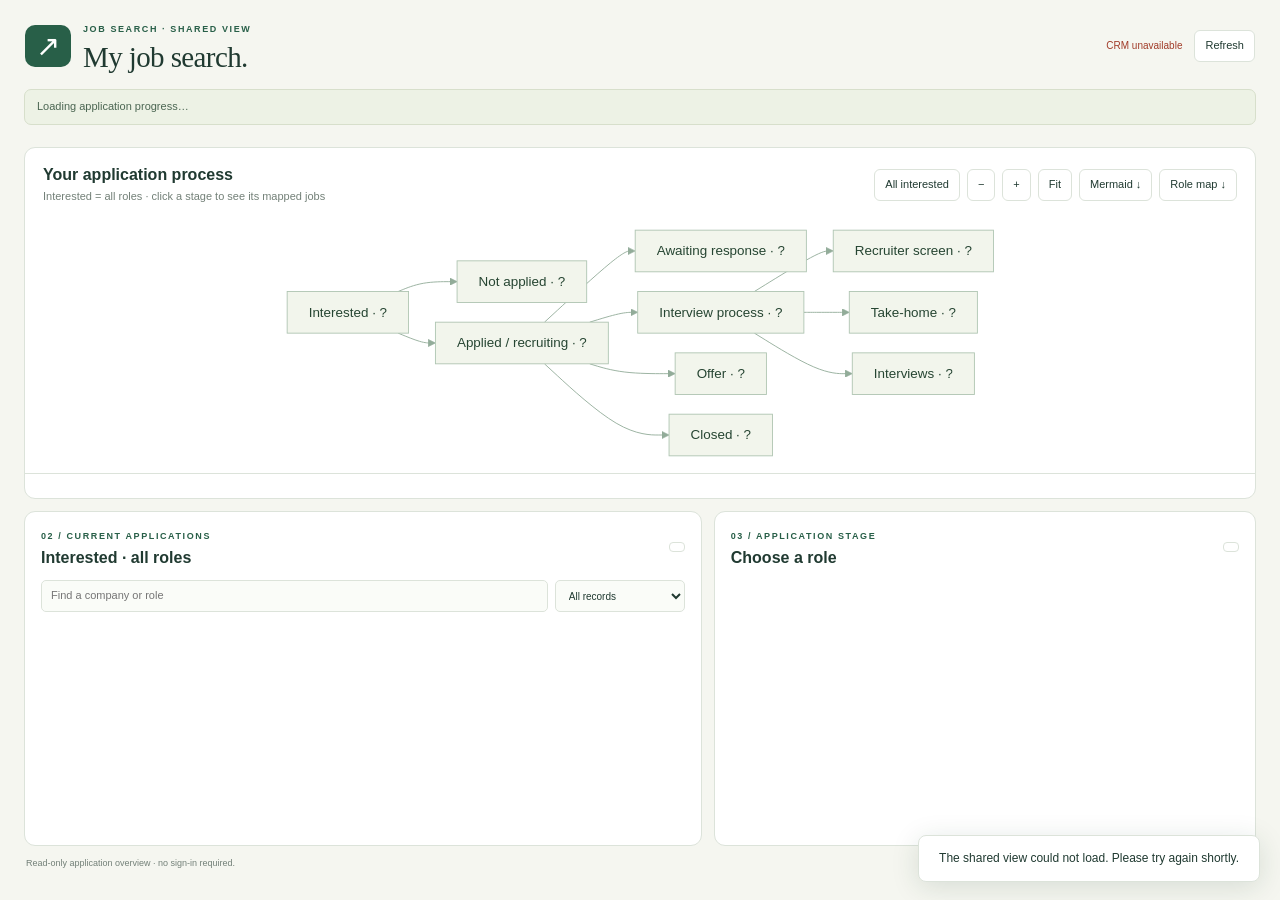
==== site/share/index.html @ ea441db1 "Add read-only audience dashboard without sign-in" ====
<!doctype html><html lang="en"><head><meta charset="utf-8"><meta name="viewport" content="width=device-width,initial-scale=1"><title>Job search · Shared dashboard</title><meta name="robots" content="noindex,nofollow"><link rel="stylesheet" href="../styles.css"><link rel="stylesheet" href="../shared.css"></head><body class="audience">
<header><div class="brand"><span class="mark">↗</span><div><span class="eyebrow">JOB SEARCH · SHARED VIEW</span><h1>My job search.</h1></div></div><div class="actions"><span id="live-status">Loading shared view</span><button id="connection-button">Data connection</button><button id="refresh">Refresh</button><button id="import">Import process</button><button id="export" class="primary">Export process ↓</button><input type="file" id="import-file" accept=".json" hidden></div></header>
<main><div id="connection-banner" class="connection-banner">Loading application progress…</div><section id="stats" aria-label="Application counts"></section>
<section class="map-panel"><div class="heading"><div><h2>Your application process</h2><p>Interested = all roles · click a stage to see its mapped jobs</p></div><div class="actions"><button id="all">All interested</button><button id="zoom-out" aria-label="Zoom out">−</button><button id="zoom-in" aria-label="Zoom in">+</button><button id="fit">Fit</button><button id="mmd">Mermaid ↓</button><button id="role-map">Role map ↓</button></div></div><div id="chart-viewport"><div id="chart"></div></div><div id="stage-chips"></div><p id="count-note"></p></section>
<div class="workspace">
<section class="panel process"><div class="heading"><div><span class="eyebrow">01 / YOUR PROCESS</span><h2>Map your stages</h2></div><button id="apply" class="primary">Apply</button></div><p class="hint">Edit Mermaid labels and connections. Counts in {{braces}} follow the CRM. This changes the view, not recorded statuses.</p><label class="sr-only" for="source">Mermaid process</label><textarea id="source" spellcheck="false"></textarea><p id="code-status" class="hint" role="status"></p><div class="actions"><button id="undo" disabled>Undo</button><button id="reset">Restore starter</button></div><div class="bindings"><label for="binding-stage">Group CRM stages into</label><select id="binding-stage"></select><div id="binding-list"></div><p class="hint">Interested and parent totals include their later stages. Each current stage maps to one group. Roles without a group stay visible under Unmapped.</p></div></section>
<section class="panel role-panel"><div class="heading"><div><span class="eyebrow">02 / CURRENT APPLICATIONS</span><h2 id="roles-title">Interested · all roles</h2></div><span id="role-count" class="pill"></span></div><div class="filters"><input id="search" type="search" placeholder="Find a company or role" aria-label="Search roles"><select id="focus" aria-label="Filter roles"><option value="all">All records</option><option value="open">Open only</option><option value="due">Review due</option><option value="champion">Has champion</option><option value="executive_sponsor">Has executive sponsor</option></select></div><div id="role-list"></div><p class="hint list-foot">Review dates are your CRM reminders, not confirmed employer deadlines.</p></section>
<section class="panel detail"><div class="heading"><div><span class="eyebrow">03 / APPLICATION STAGE</span><h2 id="company-name">Choose a role</h2></div><span id="job-id" class="pill"></span></div><div id="job-details"></div></section>
</div><footer><span id="process-save">Read-only application overview · no sign-in required.</span><span><a href="../" id="privacy-link">Owner sign-in</a></span></footer></main>
<dialog id="confirm"><h2 id="confirm-title"></h2><p id="confirm-text"></p><div class="actions"><button id="cancel">Cancel</button><button id="confirm-ok" class="primary">Continue</button></div></dialog><div id="notice" role="status" hidden></div>
<script src="../supabase.js"></script><script src="../config.js"></script><script src="../shared-connection.js?v=1"></script><script src="../mermaid.min.js"></script><script src="../app.js?v=share-1"></script></body></html>
---- site/styles.css ----
:root{--ink:#203a31;--muted:#738078;--line:#dce3da;--green:#285f48;--soft:#eaf0e6;--paper:#f5f6f0}*{box-sizing:border-box}body{margin:0;color:var(--ink);background:var(--paper);font:13px/1.45 -apple-system,BlinkMacSystemFont,"Segoe UI",sans-serif}header{display:flex;justify-content:space-between;align-items:center;gap:16px;padding:19px 25px 15px}.brand{display:flex;align-items:center;gap:12px}.mark{background:var(--green);color:white;padding:0 11px;font-size:29px;border-radius:10px}.eyebrow{font-size:9px;letter-spacing:1.6px;font-weight:700;color:var(--green)}h1{font:500 29px/1.1 Georgia,serif;letter-spacing:-.6px;margin:4px 0 0}h2{font-size:16px;line-height:1.25;margin:4px 0 0}a{color:var(--green);text-underline-offset:3px}button,input,select,textarea{font:inherit;color:inherit}button{border:1px solid var(--line);background:white;border-radius:6px;padding:7px 10px;cursor:pointer;font-size:11px;white-space:nowrap}button:hover{background:var(--soft);border-color:#8bab96}button:disabled{opacity:.45;cursor:default}.primary{background:var(--green);border-color:var(--green);color:white}.primary:hover{background:#1e4836;color:white}.actions{display:flex;align-items:center;gap:7px}.actions span{font-size:10px;color:var(--muted);margin-right:5px}main{padding:0 24px;max-width:2000px;margin:auto}#stats{display:grid;grid-template-columns:repeat(6,1fr);gap:10px;margin-bottom:12px}.stat{border:1px solid var(--line);border-radius:9px;background:white;padding:10px 15px;text-align:left;display:flex;align-items:center;justify-content:space-between}.stat strong{font:500 28px/1 Georgia,serif}.stat span{font-size:11px;color:var(--muted)}.map-panel,.panel{background:white;border:1px solid var(--line);border-radius:11px;overflow:hidden}.heading{display:flex;justify-content:space-between;align-items:center;gap:12px;flex-shrink:0}.map-panel>.heading{padding:13px 18px 4px}.heading p{font-size:11px;color:var(--muted);margin:4px 0}#chart-viewport{height:190px;overflow:auto;padding:10px 15px;display:flex;align-items:flex-start}#chart{margin:auto;flex-shrink:0}#chart svg{display:block;max-width:none!important}#chart .node{cursor:pointer}#chart .node.selected rect,#chart .node.selected polygon{stroke:#285f48!important;stroke-width:3px!important;fill:#e3eedd!important}#chart .node:focus{outline:none}#chart .node:focus rect{stroke:#bd7d39!important;stroke-width:3px!important}#stage-chips{display:flex;gap:5px;overflow:auto;padding:8px 14px;border-top:1px solid var(--line)}.chip{font-size:10px;padding:4px 8px}.chip.active{background:var(--green);border-color:var(--green);color:white}.workspace{display:grid;grid-template-columns:295px minmax(350px,1fr) minmax(310px,.87fr);gap:12px;margin-top:12px}.panel{padding:14px 16px;height:calc(100dvh - 504px);min-height:360px;display:flex;flex-direction:column;min-width:0}.hint{font-size:10px;color:var(--muted);margin:8px 0;line-height:1.5}textarea,input[type=search],input:not([type]),select{width:100%;background:#fafcf8;border:1px solid var(--line);border-radius:5px;padding:7px 9px;outline:none}input:focus,select:focus,textarea:focus{border-color:#719580;box-shadow:0 0 0 2px #eff5e9}#source{font:10.5px/1.6 ui-monospace,SFMono-Regular,Consolas,monospace;white-space:pre;resize:none;height:150px;min-height:75px;flex:1;background:#f4f7f0;padding:9px}.process>.actions button{font-size:10px;padding:4px 8px}#code-status{max-height:34px;overflow:auto;margin:4px 0}.bindings{border-top:1px solid var(--line);padding-top:9px;margin-top:10px;max-height:170px;overflow:auto;flex:1;min-height:80px}.bindings>label{font-size:10px;display:block;margin-bottom:4px}.bindings select{font-size:11px}.bindings .hint{margin-bottom:0}#binding-list{display:flex;flex-wrap:wrap;gap:5px;margin-top:7px}#binding-list label{display:flex;gap:3px;align-items:center;font-size:9px;border:1px solid var(--line);padding:3px 5px;border-radius:4px;cursor:pointer}input[type=checkbox]{accent-color:var(--green)}#binding-list input{margin:0;width:12px;height:12px}.pill{font-size:10px;border:1px solid var(--line);border-radius:4px;padding:4px 7px;color:var(--muted);white-space:nowrap}.filters{display:flex;gap:7px;margin:12px 0 7px}.filters input{font-size:11px;min-width:0;flex:1}.filters select{width:130px;font-size:10px}#role-list{overflow:auto;flex:1;min-height:0;padding-right:3px}.role{display:block;width:100%;text-align:left;white-space:normal;padding:11px 12px;margin:0 0 7px;border:1px solid var(--line);background:#fff}.role.selected{border-color:#7caa89;background:#f1f6ec}.role-top{display:flex;align-items:flex-start;justify-content:space-between;gap:6px}.role-top b{font-size:12px}.status{font-size:9px;color:var(--green);padding:2px 6px;border-radius:12px;background:#edf2e8;white-space:nowrap}.status.closed{background:#f3ece8;color:#966a53}.role-title{font-size:11px;margin:4px 0;color:#4e6154}.next{font-size:10px;color:var(--muted);display:-webkit-box;-webkit-line-clamp:2;-webkit-box-orient:vertical;overflow:hidden}.role-bottom{display:flex;justify-content:space-between;gap:7px;margin-top:6px;font-size:9px;color:var(--muted)}.due{color:#a56b30}.list-foot{margin-bottom:0;font-size:9px}#job-details{overflow:auto;flex:1;padding-right:3px;min-height:0}#job-details h3{font-size:14px;line-height:1.4;margin:9px 0}#job-details h4{font-size:10px;letter-spacing:.6px;text-transform:uppercase;margin:15px 0 6px;color:var(--muted)}#job-details p{font-size:11px;margin:6px 0}#job-details a{font-size:10px}.action-box{background:#edf3e7;border:1px solid #d9e5d1;border-radius:7px;padding:11px;margin:12px 0}.action-box strong{font-size:10px}.action-box small{display:block;font-size:10px;color:#68765f;margin-top:6px}.tags{display:flex;gap:12px;flex-wrap:wrap}.tags label{font-size:11px;display:flex;gap:5px;align-items:center}.timeline{padding-left:12px;border-left:2px solid #e1e8dc;margin-top:8px}.event{margin:0 0 14px}.event small{font-size:9px;color:var(--muted)}.event p{font-size:10px!important;line-height:1.5;white-space:pre-wrap;overflow-wrap:anywhere}.contacts{font-size:10px;color:#5c7161}.empty{padding:24px 10px;color:var(--muted);font-size:12px}footer{display:flex;justify-content:space-between;gap:12px;padding:11px 2px;font-size:9px;color:var(--muted)}.error{color:#a13c29!important}dialog{border:1px solid var(--line);border-radius:10px;padding:24px;width:min(430px,calc(100% - 25px));color:var(--ink)}dialog p{font-size:12px}dialog::backdrop{background:#203b3055}dialog .actions{justify-content:flex-end;margin-top:20px}#notice{position:fixed;right:20px;bottom:18px;max-width:450px;padding:14px 20px;background:white;box-shadow:0 5px 28px #193b2922;border:1px solid var(--line);border-radius:8px;z-index:10;font-size:12px}.sr-only{position:absolute;width:1px;height:1px;overflow:hidden;clip:rect(0,0,0,0)}[hidden]{display:none!important}@media(min-width:1101px) and (max-height:850px){#chart-viewport{height:145px}.panel{height:calc(100dvh - 459px);min-height:300px}}@media(max-width:1100px){header{flex-wrap:wrap}.workspace{grid-template-columns:280px 1fr}.detail{grid-column:1/-1;height:400px}.panel{height:450px}.heading{flex-wrap:wrap}.map-panel .heading{align-items:center}#stats{gap:6px}.stat{padding:9px}.stat strong{font-size:23px}}@media(max-width:650px){header{padding:16px 14px}header>.actions{flex-wrap:wrap}#live-status{width:100%}main{padding:0 12px}#stats{grid-template-columns:repeat(3,1fr)}.workspace{grid-template-columns:1fr}.detail{grid-column:auto}.panel{height:430px}.process{height:470px}.map-panel .actions{flex-wrap:wrap}#chart-viewport{height:185px}footer{flex-wrap:wrap}.filters select{width:115px}}

#count-note{font-size:9px;color:var(--muted);padding:0 15px 8px;margin:0}.panel{height:calc(100dvh - 528px)}@media(min-width:1101px) and (max-height:850px){.panel{height:calc(100dvh - 483px);min-height:280px}}@media(max-width:1100px){.panel{height:450px}.detail{height:400px}}@media(max-width:650px){.panel{height:430px}.process{height:470px}}
@media(min-width:1101px) and (min-height:930px){#chart-viewport{height:250px}.panel{height:calc(100dvh - 588px);min-height:330px}}

.connection-banner{font-size:11px;padding:9px 12px;margin-bottom:10px;border:1px solid #d7dfcb;border-radius:7px;background:#edf2e5;color:#4b6652}.connection-banner:empty{display:none}#connection-dialog{width:min(560px,calc(100% - 25px));max-height:90vh;overflow:auto}#connection-dialog label{display:block;margin:12px 0;font-size:11px}#connection-dialog input{display:block;margin-top:4px;width:100%;padding:8px;border:1px solid var(--line);border-radius:5px}#connection-dialog p{font-size:11px;color:var(--muted)}#connection-dialog .actions{flex-wrap:wrap}#auth-state{font-size:11px;margin:12px 0;color:var(--green)}.actions #live-status{max-width:160px}hr{border:0;border-top:1px solid var(--line);margin:20px 0}.panel{height:calc(100dvh - 570px)}@media(min-width:1101px) and (min-height:930px){.panel{height:calc(100dvh - 630px);min-height:300px}}@media(max-width:1100px){.panel{height:450px}}
---- site/shared.css ----
.audience .process,.audience #import,.audience #export,.audience #connection-button,
.audience .list-foot,.audience #focus option[value="due"],
.audience #focus option[value="champion"],.audience #focus option[value="executive_sponsor"]{display:none}
.audience .workspace{grid-template-columns:minmax(350px,1fr) minmax(310px,.8fr)}
.audience #stats{grid-template-columns:repeat(6,minmax(0,1fr))}
.audience .stat{min-width:0;white-space:normal;gap:5px}
.audience #chart-viewport{height:260px}
.audience .panel{height:calc(100dvh - 565px);min-height:310px}
.audience.totals-only .workspace,.audience.totals-only #role-map{display:none}
.audience.totals-only #chart-viewport{height:380px}
@media(max-width:750px){.audience .workspace{grid-template-columns:1fr}.audience .detail{grid-column:auto}.audience .panel{height:400px}.audience header>.actions{flex-wrap:wrap}}
@media(max-width:650px){.audience #stats{grid-template-columns:repeat(3,minmax(0,1fr))}.audience .map-panel>.heading{min-width:0}.audience .map-panel .actions{flex-wrap:wrap}}
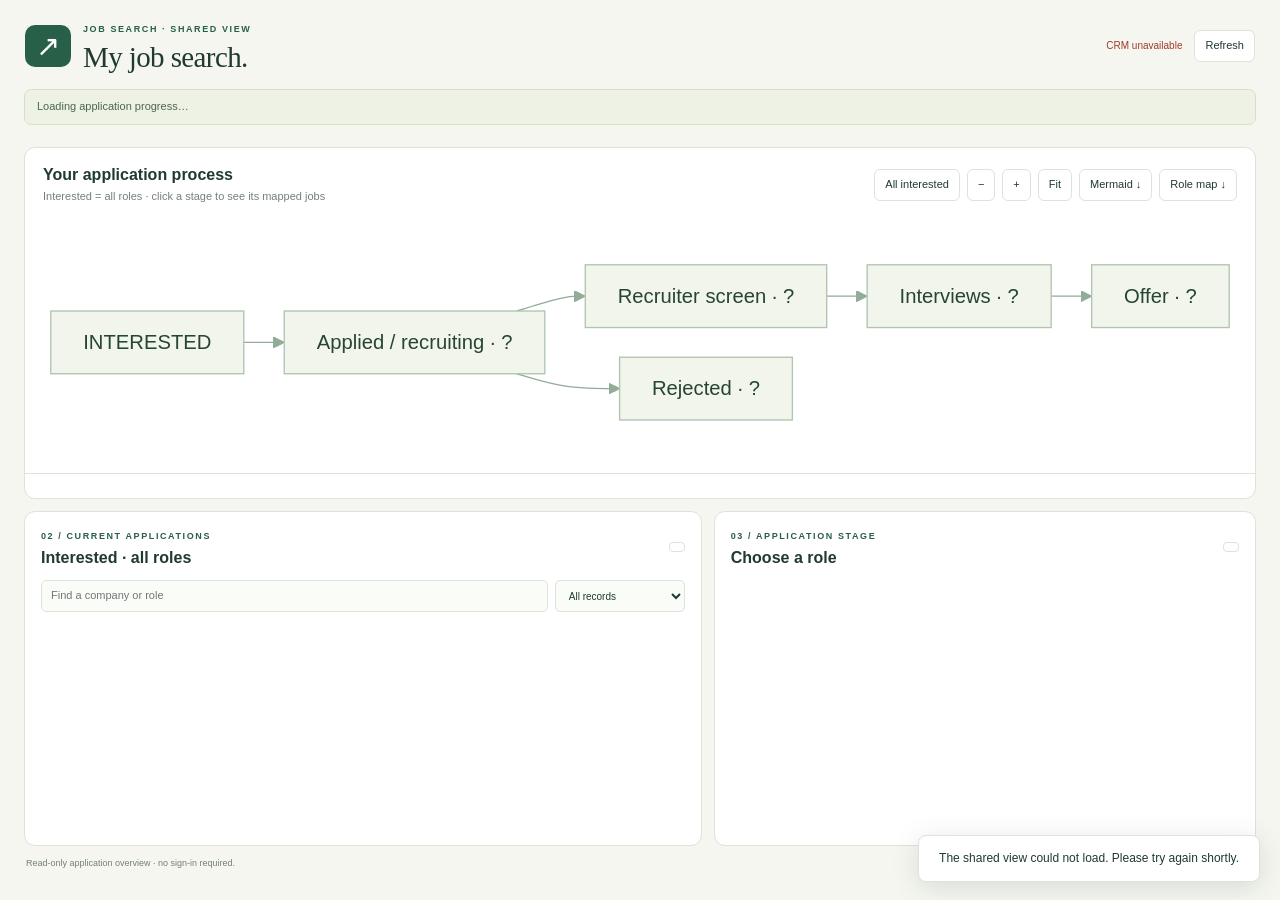
==== commit d45a3755: "Restore owner stage map recovered from saved dashboard settings" ====
--- a/site/share/index.html
+++ b/site/share/index.html
@@ -8,4 +8,4 @@
 <section class="panel detail"><div class="heading"><div><span class="eyebrow">03 / APPLICATION STAGE</span><h2 id="company-name">Choose a role</h2></div><span id="job-id" class="pill"></span></div><div id="job-details"></div></section>
 </div><footer><span id="process-save">Read-only application overview · no sign-in required.</span><span><a href="../" id="privacy-link">Owner sign-in</a></span></footer></main>
 <dialog id="confirm"><h2 id="confirm-title"></h2><p id="confirm-text"></p><div class="actions"><button id="cancel">Cancel</button><button id="confirm-ok" class="primary">Continue</button></div></dialog><div id="notice" role="status" hidden></div>
-<script src="../supabase.js"></script><script src="../config.js"></script><script src="../shared-connection.js?v=1"></script><script src="../mermaid.min.js"></script><script src="../app.js?v=share-1"></script></body></html>
+<script src="../supabase.js"></script><script src="../config.js"></script><script src="../shared-connection.js?v=1"></script><script src="../mermaid.min.js"></script><script src="../process-config.js?v=restored-1"></script><script src="../app.js?v=restored-1"></script></body></html>
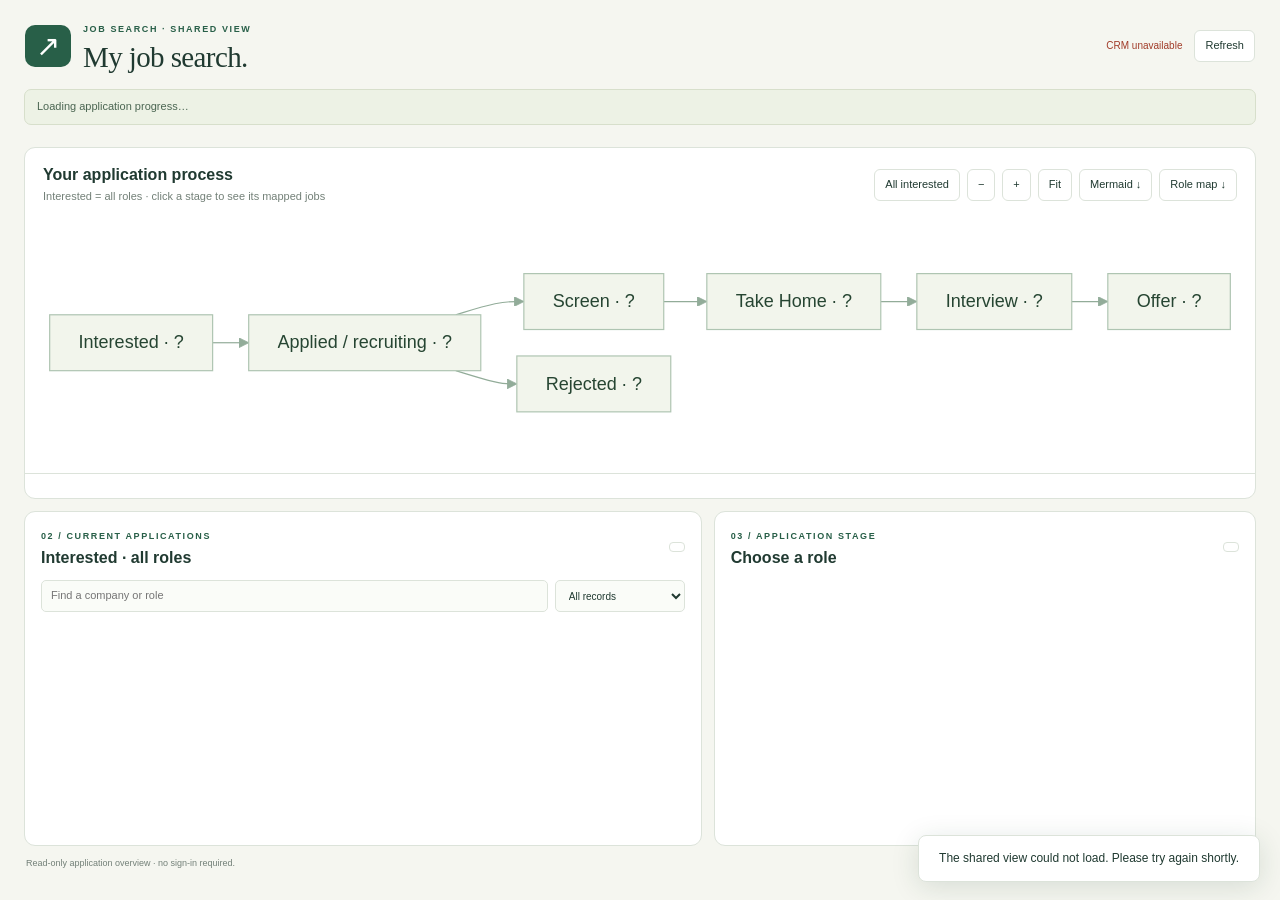
==== commit 45756410: "Restore sequential screen, take-home, interview and offer stages" ====
--- a/site/share/index.html
+++ b/site/share/index.html
@@ -8,4 +8,4 @@
 <section class="panel detail"><div class="heading"><div><span class="eyebrow">03 / APPLICATION STAGE</span><h2 id="company-name">Choose a role</h2></div><span id="job-id" class="pill"></span></div><div id="job-details"></div></section>
 </div><footer><span id="process-save">Read-only application overview · no sign-in required.</span><span><a href="../" id="privacy-link">Owner sign-in</a></span></footer></main>
 <dialog id="confirm"><h2 id="confirm-title"></h2><p id="confirm-text"></p><div class="actions"><button id="cancel">Cancel</button><button id="confirm-ok" class="primary">Continue</button></div></dialog><div id="notice" role="status" hidden></div>
-<script src="../supabase.js"></script><script src="../config.js"></script><script src="../shared-connection.js?v=1"></script><script src="../mermaid.min.js"></script><script src="../process-config.js?v=restored-1"></script><script src="../app.js?v=restored-1"></script></body></html>
+<script src="../supabase.js"></script><script src="../config.js"></script><script src="../shared-connection.js?v=1"></script><script src="../mermaid.min.js"></script><script src="../process-config.js?v=interview-sequence-1"></script><script src="../app.js?v=interview-sequence-1"></script></body></html>
